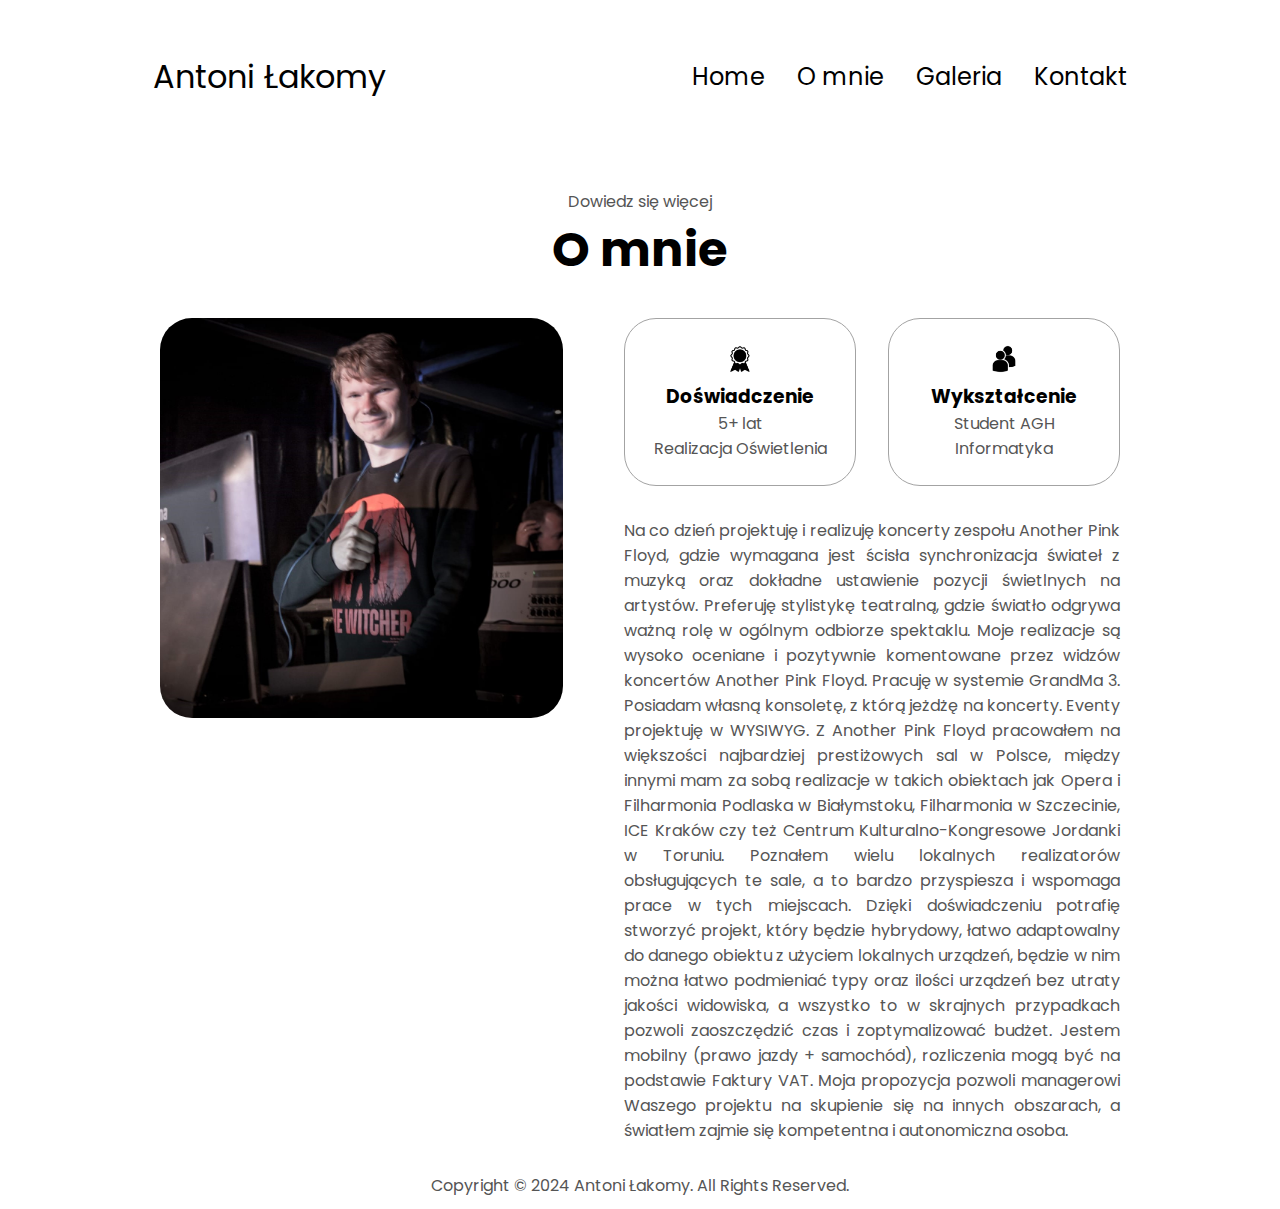
==== about.html @ 67534cff "Initialize website" ====
<!DOCTYPE html>
<html lang="en">
  <head>
    <meta charset="UTF-8" />
    <meta name="viewport" content="width=device-width, initial-scale=1.0" />
    <title>O mnie</title>
    <link rel="stylesheet" href="style.css" />
    <link rel="stylesheet" href="mediaqueries.css" />
  </head>
  <body>
    <nav id="desktop-nav">
      <div class="logo">Antoni Łakomy</div>
      <div>
        <ul class="nav-links">
          <li><a href="index.html">Home</a></li>
          <li><a href="about.html">O mnie</a></li>
          <li><a href="galeria.html">Galeria</a></li>
          <li><a href="kontakt.html">Kontakt</a></li>
        </ul>
      </div>
    </nav>
    <nav id="hamburger-nav">
      <div class="logo">Antoni Łakomy</div>
      <div class="hamburger-menu">
        <div class="hamburger-icon" onclick="toggleMenu()">
          <span></span>
          <span></span>
          <span></span>
        </div>
        <div class="menu-links">
          <li><a href="index.html" onclick="toggleMenu()">Home</a></li>
          <li><a href="about.html" onclick="toggleMenu()">O mnie</a></li>
          <li><a href="galeria.html" onclick="toggleMenu()">Galeria</a></li>
          <li><a href="kontakt.html" onclick="toggleMenu()">Kontakt</a></li>
        </div>
      </div>
    </nav>
    <section id="about">
      <p class="section__text__p1">Dowiedz się więcej</p>
      <h1 class="title">O mnie</h1>
      <div class="section-container">
        <div class="section__pic-container">
          <img
            src="./assets/omnie-1.jpg"
            alt="zdjęcie profilowe"
            class="about-pic"
          />
        </div>
        <div class="about-details-container">
          <div class="about-containers">
            <div class="details-container">
              <img
                src="./assets/experience.png"
                alt="experience icon"
                class="icon"
              />
              <h3>Doświadczenie</h3>
              <p>5+ lat <br />Realizacja Oświetlenia</p>
            </div>
            <div class="details-container">
              <img
                src="./assets/education.png"
                alt="education icon"
                class="icon"
              />
              <h3>Wykształcenie</h3>
              <p>Student AGH <br />Informatyka</p>
            </div>
          </div>
          <div class="text-container">
            <p>
              Na co dzień projektuję i realizuję koncerty zespołu Another Pink
              Floyd, gdzie wymagana jest ścisła synchronizacja świateł z muzyką
              oraz dokładne ustawienie pozycji świetlnych na artystów. Preferuję
              stylistykę teatralną, gdzie światło odgrywa ważną rolę w ogólnym
              odbiorze spektaklu. Moje realizacje są wysoko oceniane i
              pozytywnie komentowane przez widzów koncertów Another Pink Floyd.
              Pracuję w systemie GrandMa 3. Posiadam własną konsoletę, z którą
              jeżdżę na koncerty. Eventy projektuję w WYSIWYG. Z Another Pink
              Floyd pracowałem na większości najbardziej prestiżowych sal w
              Polsce, między innymi mam za sobą realizacje w takich obiektach
              jak Opera i Filharmonia Podlaska w Białymstoku, Filharmonia w
              Szczecinie, ICE Kraków czy też Centrum Kulturalno-Kongresowe
              Jordanki w Toruniu. Poznałem wielu lokalnych realizatorów
              obsługujących te sale, a to bardzo przyspiesza i wspomaga prace w
              tych miejscach. Dzięki doświadczeniu potrafię stworzyć projekt,
              który będzie hybrydowy, łatwo adaptowalny do danego obiektu z
              użyciem lokalnych urządzeń, będzie w nim można łatwo podmieniać
              typy oraz ilości urządzeń bez utraty jakości widowiska, a wszystko
              to w skrajnych przypadkach pozwoli zaoszczędzić czas i
              zoptymalizować budżet. Jestem mobilny (prawo jazdy + samochód),
              rozliczenia mogą być na podstawie Faktury VAT. Moja propozycja
              pozwoli managerowi Waszego projektu na skupienie się na innych
              obszarach, a światłem zajmie się kompetentna i autonomiczna osoba.
            </p>
          </div>
        </div>
      </div>
    </section>
    <footer>
      <p>Copyright &#169; 2024 Antoni Łakomy. All Rights Reserved.</p>
    </footer>
    <script src="script.js"></script>
  </body>
</html>
---- style.css ----
/* GENERAL */

@import url("https://fonts.googleapis.com/css2?family=Poppins:ital,wght@0,100;0,200;0,300;0,400;0,500;0,600;0,700;0,800;0,900;1,100;1,200;1,300;1,400;1,500;1,600;1,700;1,800;1,900&display=swap");

* {
  margin: 0;
  padding: 0;
}

body {
  font-family: "Poppins", sans-serif;
  height: 96vh;
}

html {
  scroll-behavior: smooth;
}

p {
  color: rgb(85, 85, 85);
}

/* TRANSITION */

a,
.btn {
  transition: all 300ms ease;
}

/* DESKTOP NAV */

nav,
.nav-links {
  display: flex;
}

nav {
  justify-content: space-around;
  align-items: center;
  height: 17vh;
}

.nav-links {
  gap: 2rem;
  list-style: none;
  font-size: 1.5rem;
}

a {
  color: black;
  text-decoration: none;
  text-decoration-color: white;
}

a:hover {
  color: grey;
  text-decoration: underline;
  text-underline-offset: 0.5rem;
  text-decoration-color: rgb(181, 181, 181);
}

.logo {
  font-size: 2rem;
}

.logo:hover {
  cursor: default;
}

/* HAMBURGER MENU */

#hamburger-nav {
  display: none;
}

.hamburger-menu {
  position: relative;
  display: inline-block;
}

.hamburger-icon {
  display: flex;
  flex-direction: column;
  justify-content: space-between;
  height: 24px;
  width: 30px;
  cursor: pointer;
}

.hamburger-icon span {
  width: 100%;
  height: 4px;
  background-color: black;
  transition: all 0.3 ease-in-out;
}

.menu-links {
  position: absolute;
  top: 100%;
  right: 0;
  background-color: white;
  width: fit-content;
  max-height: 0;
  overflow: hidden;
  transition: all 0.3 ease-in-out;
}

.menu-links a {
  display: block;
  padding: 10px;
  text-align: center;
  font-size: 1.5rem;
  color: black;
  text-decoration: none;
  transition: all 0.3 ease-in-out;
}

.menu-links li {
  list-style: none;
}

.menu-links.open {
  max-height: 300px;
}

.hamburger-icon.open span:first-child {
  transform: rotate(45deg) translate(10px, 5px);
}

.hamburger-icon.open span:nth-child(2) {
  opacity: 0;
}

.hamburger-icon.open span:last-child {
  transform: rotate(-45deg) translate(10px, -5px);
}

.hamburger-icon span:first-child {
  transform: none;
}

.hamburger-icon span:first-child {
  opacity: 1;
}

.hamburger-icon span:first-child {
  transform: none;
}

/* SECTIONS */

section {
  padding-top: 4vh;
  height: 96vh;
  margin: 0 10rem;
  box-sizing: border-box;
  min-height: fit-content;
}

.section-container {
  display: flex;
}

/* PROFILE SECTION */

#profile {
  display: flex;
  justify-content: center;
  gap: 5rem;
  height: 79vh;
}

.section__pic-container {
  display: flex;
  height: 400px;
  width: 400px;
  margin: auto 0;
}

.section__text {
  align-self: center;
  text-align: center;
}

.section__text p {
  font-weight: 600;
}

.section__text__p1 {
  text-align: center;
}

.section__text__p2 {
  font-size: 1.75rem;
  margin-bottom: 1rem;
}

.title {
  font-size: 3rem;
  text-align: center;
}

#socials-container {
  display: flex;
  justify-content: center;
  margin-top: 1rem;
  gap: 1rem;
}

.profile-pic {
  border-radius: 50%;
}

/* ICONS */

.icon {
  cursor: pointer;
  height: 2rem;
}

/* BUTTONS */

.btn-container {
  display: flex;
  justify-content: center;
  gap: 1rem;
}

.btn {
  font-weight: 600;
  transition: all 300ms ease;
  padding: 1rem;
  width: 8rem;
  border-radius: 2rem;
}

.btn-color-1,
.btn-color-2 {
  border: rgb(53, 53, 53) 0.1rem solid;
}

.btn-color-1:hover,
.btn-color-2:hover {
  cursor: pointer;
}

.btn-color-1,
.btn-color-2:hover {
  background: rgb(53, 53, 53);
  color: white;
}

.btn-color-1:hover {
  background: black;
}

.btn-color-2 {
  background: none;
}

.btn-color-2:hover {
  border: white 0.1rem solid;
}

.btn-container {
  gap: 1rem;
}

/* ABOUT SECTION */

#about {
  /* position: relative; */
  margin-bottom: 30px;
}

.about-containers {
  gap: 2rem;
  margin-bottom: 2rem;
  margin-top: 2rem;
}

.about-details-container {
  justify-content: center;
  flex-direction: column;
}

.about-containers,
.about-details-container {
  display: flex;
}

.about-pic {
  border-radius: 2rem;
}

.details-container {
  padding: 1.5rem;
  flex: 1;
  background: white;
  border-radius: 2rem;
  border: rgb(53, 53, 53) 0.1rem solid;
  border-color: rgb(163, 163, 163);
  text-align: center;
}

.section-container {
  gap: 4rem;
  /* height: 80%; */
}

.section__pic-container {
  height: 400px;
  width: 400px;
  margin-top: 2rem;
}

.text-container {
  text-align: justify;
}

/* GALLERY SECTION */

#gallery {
  margin: 0;
  margin-bottom: 4vh;
}

.gallery-container {
  display: flex;
  max-width: 1600px;
  width: 100%;
  flex-wrap: wrap;
  justify-content: center;
  gap: 10px;
}

.gallery-img {
  width: 300px;
  height: 200px;
  object-fit: cover;
  object-position: center;
  box-shadow: 0 0 8px rgba(0, 0, 0, 0.7);
  transition: opacity 0.4s;
}

.gallery-img:hover {
  cursor: pointer;
  opacity: 0.5;
}

.video-container {
  display: flex;
  max-width: 1600px;
  width: 100%;
  justify-content: center;
  padding-top: 15px;
  padding-bottom: 10px;
}

.video-video {
  box-shadow: 0 0 8px rgba(0, 0, 0, 0.7);
}

/* CONTACT */

form {
  background-color: white;
  padding: 20px;
  border-radius: 8px;
  box-shadow: 0 0 10px rgba(0, 0, 0, 0.1);
  width: 300px;
}

.contact-h1 {
  text-align: center;
}

label {
  display: block;
  margin-top: 10px;
  color: rgb(85, 85, 85);
}

input[type="email"],
select,
textarea {
  width: 100%;
  padding: 8px;
  margin-top: 5px;
  border: 1px solid #ddd;
  border-radius: 4px;
  box-sizing: border-box;
  font-family: "Poppins", sans-serif;
}

textarea {
  height: 100px;
  resize: vertical;
}

input[type="submit"] {
  width: 100%;
  padding: 10px;
  background-color: rgb(53, 53, 53);
  color: white;
  border: none;
  border-radius: 4px;
  cursor: pointer;
  margin-top: 10px;
  transition: background-color 0.3s;
}

input[type="submit"]:hover {
  background-color: rgb(163, 163, 163);
}

.form-container {
  display: flex;
  justify-content: center;
  align-items: center;
  margin-top: 10vh;
  margin-bottom: 9vh;
}

/* FOOTER SECTION */

footer {
  height: 4vh;
  margin: 0 1rem;
}

footer p {
  text-align: center;
}
---- mediaqueries.css ----
@media screen and (max-width: 1400px) {
  .about-containers {
    flex-wrap: wrap;
  }
}

@media screen and (max-width: 1200px) {
  #desktop-nav {
    display: none;
  }
  #hamburger-nav {
    display: flex;
  }

  #experience,
  .experience-details-container {
    margin-top: 2rem;
  }

  #profile,
  .section-container {
    display: block;
  }

  section,
  .section-container {
    height: fit-content;
  }
  section {
    margin: 0 5%;
  }

  .section__pic-container {
    width: 275px;
    height: 275px;
    margin: 0 auto 2rem;
  }
  .about-containers {
    margin-top: 0;
  }

  .text-container p {
    margin-bottom: 30px;
  }

  footer {
    font-size: 12px;
  }
}

@media screen and (max-width: 600px) {
  footer {
    height: 10vh;
    font-size: 12px;
  }

  #profile {
    height: 74vh;
    margin-bottom: 0;
  }

  article {
    font-size: 1rem;
  }

  .about-containers,
  .btn-container {
    flex-wrap: wrap;
  }

  .nav-link li a {
    font-size: 1rem;
  }

  .experience-sub-title {
    font-size: 1.25rem;
  }

  .logo {
    font-size: 1.5rem;
  }

  .nav-links {
    flex-direction: column;
    gap: 0.5rem;
    text-align: center;
  }

  .section__pic-container {
    width: auto;
    height: 46vw;
    justify-content: center;
  }

  .section__text__p2 {
    font-size: 1.25rem;
  }
  .title {
    font-size: 2rem;
  }

  .text-container {
    text-align: justify;
    margin-bottom: 30px;
  }
}
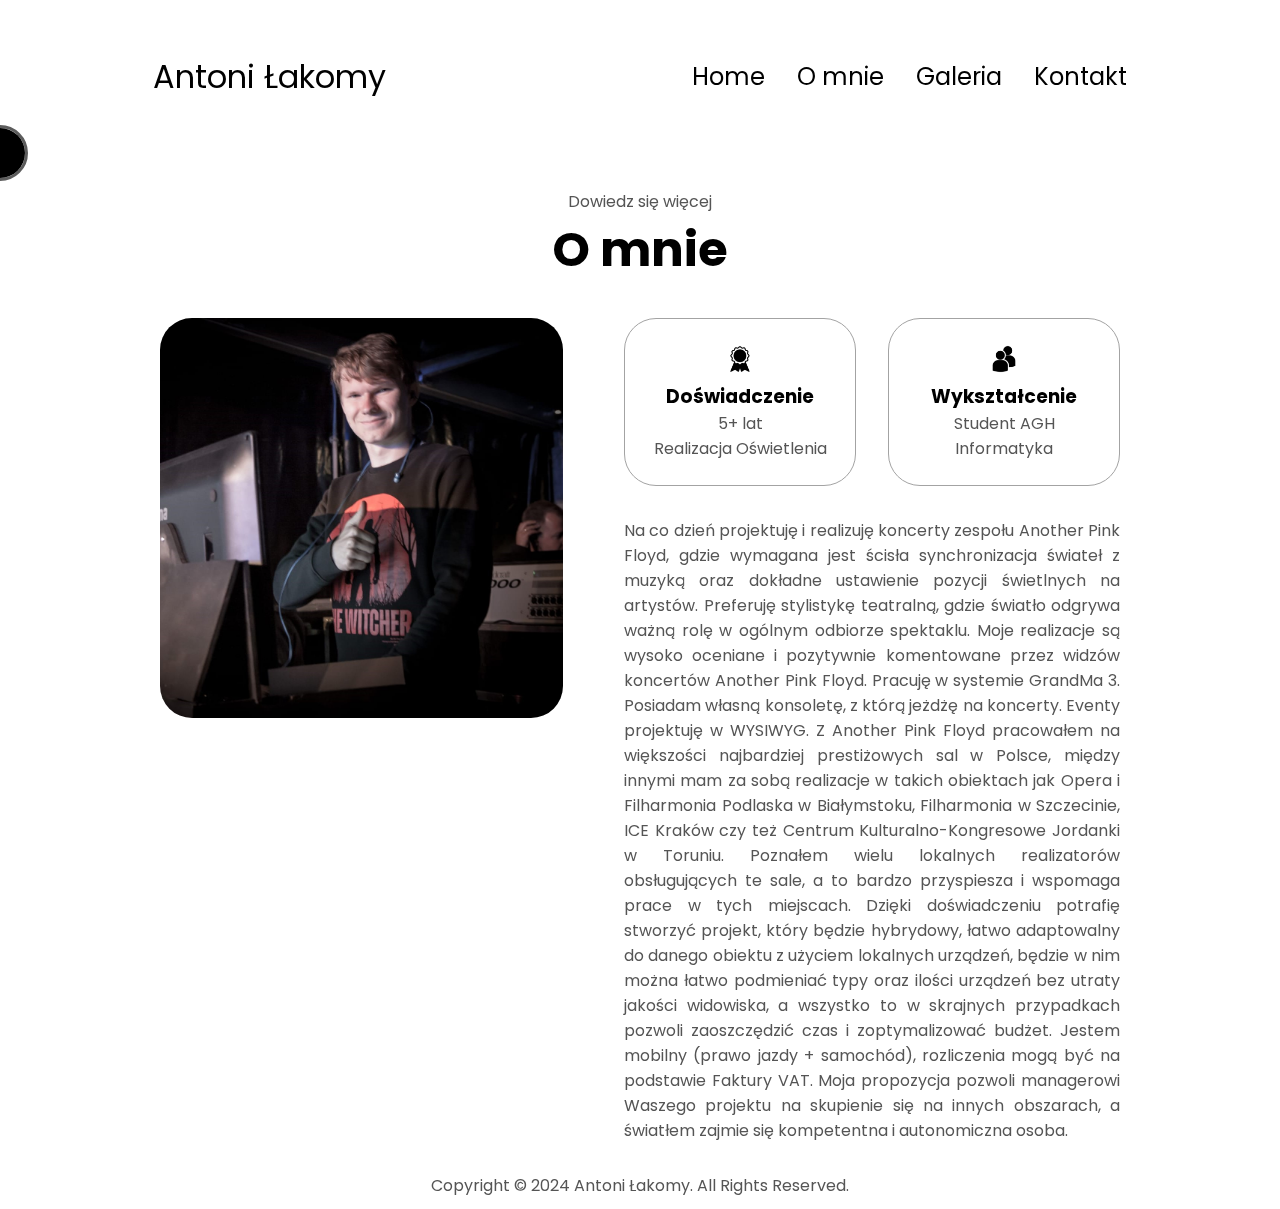
==== commit bf77ae61: "added cursor border" ====
--- a/about.html
+++ b/about.html
@@ -35,11 +35,12 @@
         </div>
       </div>
     </nav>
+    <div id="cursor-border"></div>
     <section id="about">
       <p class="section__text__p1">Dowiedz się więcej</p>
       <h1 class="title">O mnie</h1>
       <div class="section-container">
-        <div class="section__pic-container">
+        <div class="section__pic-container2">
           <img
             src="./assets/omnie-1.jpg"
             alt="zdjęcie profilowe"
--- a/style.css
+++ b/style.css
@@ -1,6 +1,84 @@
 /* GENERAL */
 
 @import url("https://fonts.googleapis.com/css2?family=Poppins:ital,wght@0,100;0,200;0,300;0,400;0,500;0,600;0,700;0,800;0,900;1,100;1,200;1,300;1,400;1,500;1,600;1,700;1,800;1,900&display=swap");
+
+@keyframes transitionInBottom {
+  from {
+    opacity: 0;
+    transform: translateY(10vh);
+  }
+
+  to {
+    opacity: 1;
+    transform: translateY(0);
+  }
+}
+
+@keyframes transitionInTop {
+  from {
+    opacity: 0;
+    transform: translateY(-30vh);
+  }
+
+  to {
+    opacity: 1;
+    transform: translateY(0);
+  }
+}
+
+section,
+footer,
+.form-container {
+  animation: transitionInBottom 1.5s;
+}
+
+nav {
+  animation: transitionInTop 1.5s;
+}
+
+/* #cursor-border {
+  width: 50px;
+  height: 50px;
+  border: 2px solid rgb(53, 53, 53);
+  border-radius: 50%;
+  position: absolute;
+  pointer-events: none;
+  transition: transform 0.1s ease-out;
+  transform: translate(-50%, -50%);
+} */
+
+body {
+  color: black;
+  background-color: white;
+}
+
+#cursor-border {
+  width: 50px; /* Adjust the size to control effect area */
+  height: 50px;
+  border-radius: 50%; /* Circular shape */
+  position: absolute;
+  pointer-events: none; /* Prevents from blocking interactions */
+  overflow: hidden;
+  border-color: rgb(163, 163, 163);
+  border-width: 3px;
+  border-style: solid;
+  background-color: black;
+  transform: translate(-50%, -50%); /* A subtle background to show the effect */
+  mix-blend-mode: difference;
+}
+
+#cursor-border::after {
+  content: "";
+  position: absolute;
+  top: 0;
+  left: 0;
+  width: 200vw; /* Extra large width to cover the background */
+  height: 200vh;
+  background: inherit; /* Matches body background */
+  filter: invert(1); /* Inverts colors */
+  transform: translate(-50%, -50%);
+  pointer-events: none;
+}
 
 * {
   margin: 0;
@@ -10,6 +88,13 @@
 body {
   font-family: "Poppins", sans-serif;
   height: 96vh;
+  /* position: relative; */
+  /* opacity: 1;
+  transition: opacity 0.3ease-in-out;
+  -webkit-transition: opacity 0.3ease-in-out;
+  -moz-transition: opacity 0.3ease-in-out;
+  -o-transition: opacity 0.3ease-in-out;
+  -ms-transition: opacity 0.3ease-in-out; */
 }
 
 html {
@@ -175,6 +260,8 @@
   height: 400px;
   width: 400px;
   margin: auto 0;
+  align-self: center;
+  text-align: center;
 }
 
 .section__text {
@@ -308,9 +395,13 @@
   /* height: 80%; */
 }
 
-.section__pic-container {
+.section__pic-container2 {
+  display: flex;
   height: 400px;
   width: 400px;
+  margin: auto 0;
+  align-self: center;
+  text-align: center;
   margin-top: 2rem;
 }
 
@@ -327,7 +418,7 @@
 
 .gallery-container {
   display: flex;
-  max-width: 1600px;
+  /* max-width: 1600px; */
   width: 100%;
   flex-wrap: wrap;
   justify-content: center;
@@ -350,7 +441,7 @@
 
 .video-container {
   display: flex;
-  max-width: 1600px;
+  /* max-width: 1600px; */
   width: 100%;
   justify-content: center;
   padding-top: 15px;
--- a/mediaqueries.css
+++ b/mediaqueries.css
@@ -35,6 +35,13 @@
     height: 275px;
     margin: 0 auto 2rem;
   }
+
+  .section__pic-container2 {
+    width: 275px;
+    height: 275px;
+    margin: 0 auto 2rem;
+  }
+
   .about-containers {
     margin-top: 0;
   }
@@ -49,6 +56,10 @@
 }
 
 @media screen and (max-width: 600px) {
+  #cursor-border {
+    opacity: 0;
+  }
+
   footer {
     height: 10vh;
     font-size: 12px;
@@ -92,6 +103,12 @@
     justify-content: center;
   }
 
+  .section__pic-container2 {
+    width: auto;
+    height: 46vw;
+    justify-content: center;
+  }
+
   .section__text__p2 {
     font-size: 1.25rem;
   }
